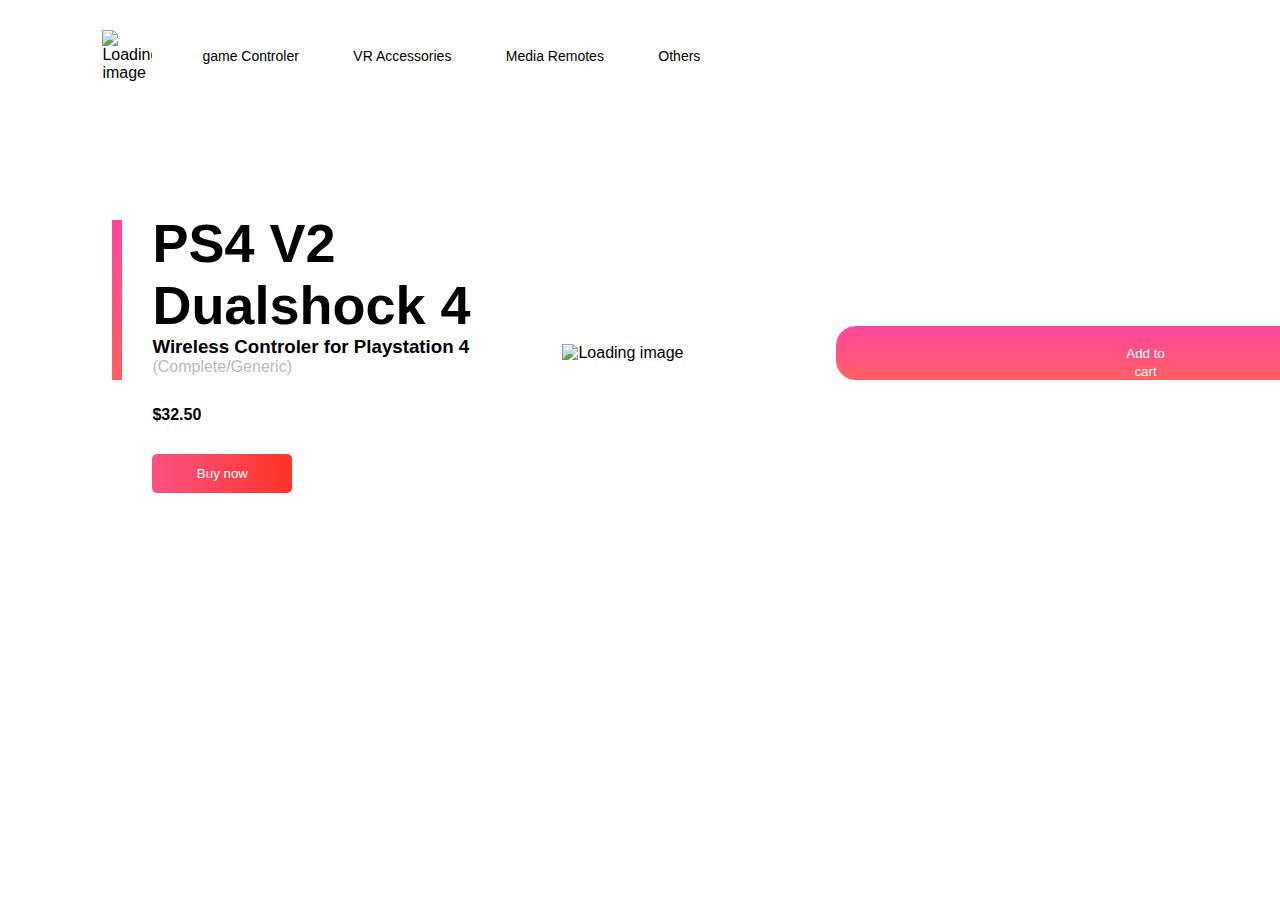
==== index.html @ 49682af7 "Rename Project03_Gaming.html to index.html" ====
<!DOCTYPE html>
<html lang="en">
<head>
    <meta charset="UTF-8">
    <meta http-equiv="X-UA-Compatible" content="IE=edge">
    <meta name="viewport" content="width=device-width, initial-scale=1.0">
    <title>Gaming website</title>
    <link rel="stylesheet" href="project03.css">
</head>
<body>
    <div class="container">
        <div class="navbar">
            <img src="../html image/Playstation_Img/logo.png" class="logo" alt="Loading image">
            <nav>
                <ul id="menu-list">
                    <li><a href="#">game Controler</a></li>
                    <li><a href="#">VR Accessories</a></li>
                    <li><a href="#">Media Remotes</a></li>
                    <li><a href="#">Others</a></li>
                </ul>
            </nav>
            <img src="../html image/Playstation_Img/menu.png" class="menu" alt="Loading image" onclick="togglemenu()">
        </div>

        <div class="row">
            <div class="col-1">
                <h2>PS4 V2 <br> Dualshock 4 </h2>
                <h3>Wireless Controler for Playstation 4</h3>
                <p>(Complete/Generic)</p>
                <h4>$32.50</h4>
                <button type="button"> Buy now <img src="../html image/Playstation_Img/arrow.png" alt=""></button>
            </div>
            <div class="col-2">
                <img src="../html image/Playstation_Img/controller.png" class="controler" alt="Loading image">
                <div class="color-box"></div>
                <div class="btn">
                    <img src="../html image/Playstation_Img/add.png" alt="">
                    <p><small>Add to cart</small></p>
                </div>
            </div>
        </div>

        <div class="social-link">
            <img src="../html image/Playstation_Img/fb.png" alt="">
            <img src="../html image/Playstation_Img/tw.png" alt="">
            <img src="../html image/Playstation_Img/ig.png" alt="">
        </div>
        
    </div>

    <script>
        var menulist = ducument.getElementById("menulist");
        menulist.style.maxHeight = "0px";
        function togglemenu(){

            if(menulist.style.maxHeight == "0px") 
                {
                    menulist.style.maxHeight = "130px";
                } 
                else
                    {
                        menulist.style.maxHeight = "0px";
                    }

        }
    </script>

</body>
</html>
---- project03.css ----
*{
    margin: 0;
    padding: 0;
    font-family: sans-serif;
}

.container{
    width: 100%;
    min-height: 100vh;
    padding-left: 8%;
    padding-right: 8%;
    box-sizing: border-box;
}

.navbar{
    width: 100%;
    display: flex;
    align-items: center;
}

.logo{
    width: 50px;
    cursor: pointer;
    margin: 30px 0;
}

.menu{
    width: 25px;
    cursor: pointer;
    margin: 0 30px;
    display: none;
}

nav{
    float: 1;
    text-align: right;
}

nav ul li{
    list-style: none;
    display: inline-block;
    margin-left: 50px ;
    
    
}

nav ul li a{
    text-decoration: none;
    color: #000;
    font-size: 14px;
}

nav ul li a:hover{
    color: rgb(173, 187, 97);
}

.row{
    display: flex;
    justify-content: space-between;
    align-items: center;
    margin: 100px 0;
}

.col-1{
    flex-basis: 40%;
    position: relative;
    margin-left: 50px;
}

.col-1 h2{
    font-size: 54px;
}

.co0-1 h3{
    font-size: 30px;
    color: #707070;
    font-weight: 100;
    margin: 20px 0 10px;
}

.col-1 p{
    font-size: 16px;
    color: #b7b7b7;
    font-weight: 100;
}

.col-1 h4{
    margin: 30px 0;

}

button{
    width: 140px;
    border: 0;
    padding: 12px 10px;
    outline: none;
    color: #fff;
    background: linear-gradient(to right, #fb5283, #ff3527);
    border-radius: 5px;
    cursor: pointer;
    transition: width 0.5s;
}

button img{
    width: 30px;
    display: none;
}

button:hover img{
    display: block;
}

button:hover{
    width: 160px;
    display: flex;
    align-items:center;
    justify-content: space-between;
}

.col-1::after{
    content: "";
    width: 10px;
    height: 57%;
    background: linear-gradient(#ff469f , #ff6062);
    position: absolute;
    left: -40px;
    top: 8px;
}

.col-2{
    position: relative;
    flex-basis: 60%;
    display: flex;
    align-items: center;
}

.col-2 .controler{
    width: 90%;
}

.color-box{
    position:absolute;
    right: 0;
    top: 0;
    background: linear-gradient(#ff469f , #ff6062);
    border-radius: 20px 0 0 20px;
    height: 100%;
    width: 80%;
    z-index: -1;
    transform: translateX(150px);
}

.btn img{
    width: 35px;
    margin-bottom: 5px;
}

.btn{
    text-align: center;
    color: #fff;
    cursor: pointer;
}

.social-link img{
    height: 13px;
    margin: 20px;
    cursor: pointer;
}

.social-link{
    text-align: center;
}

@media only screen and (max-width: 700px) {

    nav ul{
        width: 100%;
        background: linear-gradient(#ff469f , #ff6062);
        position:absolute;
        top: 75px;
        right: 0;
        z-index: 2;
    }
    nav ul li{
        display: block;
        margin-top: 10px;
        margin-bottom: 10px;
    }
    nav ul li a{
        color: whitesmoke;
    }
    .menu{
        display: block;
    }

    .row{
        flex-direction: column-reverse;
        margin: 50px 0;
    }
}
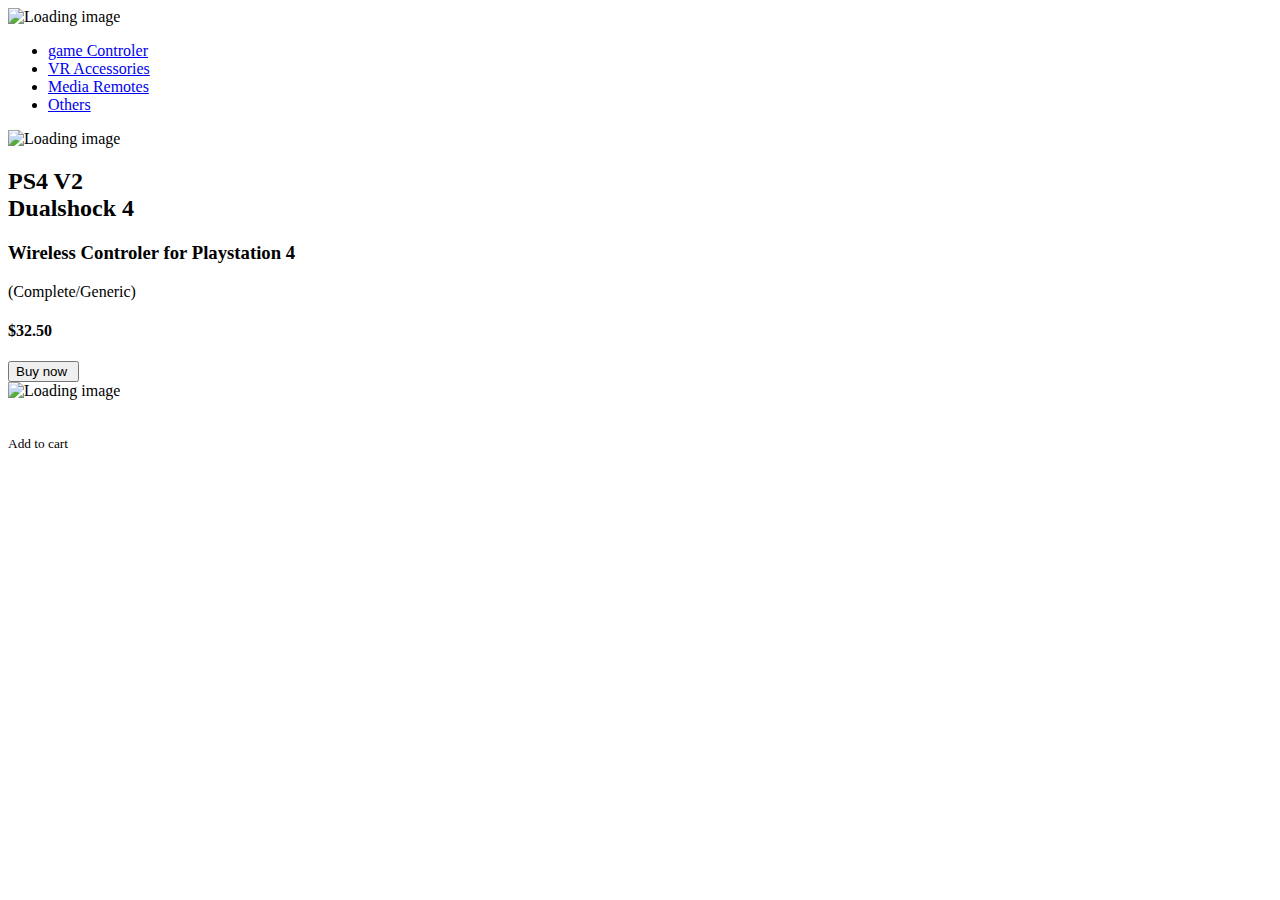
==== commit f1edfcac: "Update index.html" ====
--- a/index.html
+++ b/index.html
@@ -5,7 +5,7 @@
     <meta http-equiv="X-UA-Compatible" content="IE=edge">
     <meta name="viewport" content="width=device-width, initial-scale=1.0">
     <title>Gaming website</title>
-    <link rel="stylesheet" href="project03.css">
+    <link rel="stylesheet" href="style.css">
 </head>
 <body>
     <div class="container">
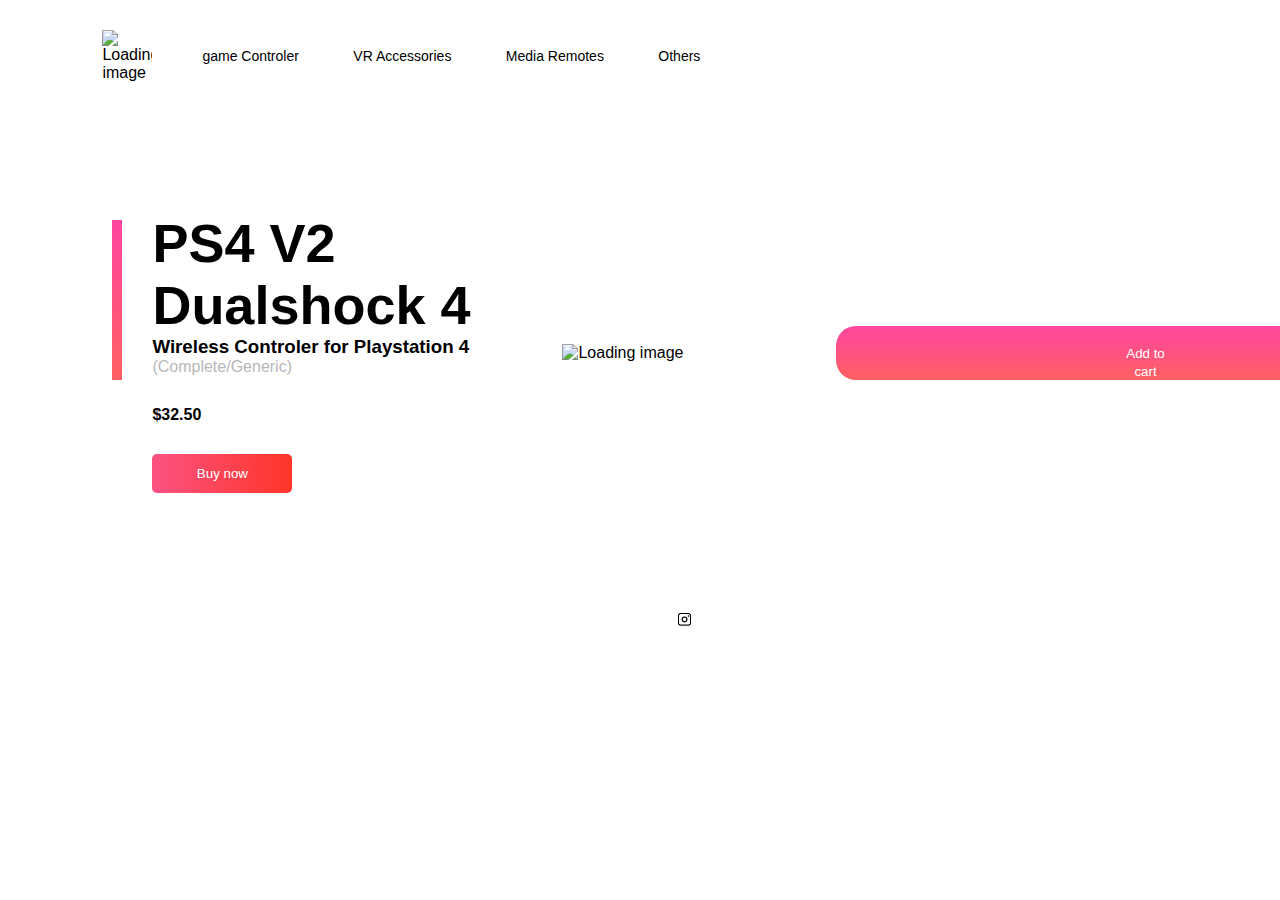
==== commit 170afad7: "Update index.html" ====
--- a/index.html
+++ b/index.html
@@ -41,9 +41,9 @@
         </div>
 
         <div class="social-link">
-            <img src="../html image/Playstation_Img/fb.png" alt="">
-            <img src="../html image/Playstation_Img/tw.png" alt="">
-            <img src="../html image/Playstation_Img/ig.png" alt="">
+            <img src="..fb.png" alt="">
+            <img src="..tw.png" alt="">
+            <img src="../ig.png" alt="">
         </div>
         
     </div>
--- a/style.css
+++ b/style.css
@@ -0,0 +1,200 @@
+*{
+    margin: 0;
+    padding: 0;
+    font-family: sans-serif;
+}
+
+.container{
+    width: 100%;
+    min-height: 100vh;
+    padding-left: 8%;
+    padding-right: 8%;
+    box-sizing: border-box;
+}
+
+.navbar{
+    width: 100%;
+    display: flex;
+    align-items: center;
+}
+
+.logo{
+    width: 50px;
+    cursor: pointer;
+    margin: 30px 0;
+}
+
+.menu{
+    width: 25px;
+    cursor: pointer;
+    margin: 0 30px;
+    display: none;
+}
+
+nav{
+    float: 1;
+    text-align: right;
+}
+
+nav ul li{
+    list-style: none;
+    display: inline-block;
+    margin-left: 50px ;
+    
+    
+}
+
+nav ul li a{
+    text-decoration: none;
+    color: #000;
+    font-size: 14px;
+}
+
+nav ul li a:hover{
+    color: rgb(173, 187, 97);
+}
+
+.row{
+    display: flex;
+    justify-content: space-between;
+    align-items: center;
+    margin: 100px 0;
+}
+
+.col-1{
+    flex-basis: 40%;
+    position: relative;
+    margin-left: 50px;
+}
+
+.col-1 h2{
+    font-size: 54px;
+}
+
+.co0-1 h3{
+    font-size: 30px;
+    color: #707070;
+    font-weight: 100;
+    margin: 20px 0 10px;
+}
+
+.col-1 p{
+    font-size: 16px;
+    color: #b7b7b7;
+    font-weight: 100;
+}
+
+.col-1 h4{
+    margin: 30px 0;
+
+}
+
+button{
+    width: 140px;
+    border: 0;
+    padding: 12px 10px;
+    outline: none;
+    color: #fff;
+    background: linear-gradient(to right, #fb5283, #ff3527);
+    border-radius: 5px;
+    cursor: pointer;
+    transition: width 0.5s;
+}
+
+button img{
+    width: 30px;
+    display: none;
+}
+
+button:hover img{
+    display: block;
+}
+
+button:hover{
+    width: 160px;
+    display: flex;
+    align-items:center;
+    justify-content: space-between;
+}
+
+.col-1::after{
+    content: "";
+    width: 10px;
+    height: 57%;
+    background: linear-gradient(#ff469f , #ff6062);
+    position: absolute;
+    left: -40px;
+    top: 8px;
+}
+
+.col-2{
+    position: relative;
+    flex-basis: 60%;
+    display: flex;
+    align-items: center;
+}
+
+.col-2 .controler{
+    width: 90%;
+}
+
+.color-box{
+    position:absolute;
+    right: 0;
+    top: 0;
+    background: linear-gradient(#ff469f , #ff6062);
+    border-radius: 20px 0 0 20px;
+    height: 100%;
+    width: 80%;
+    z-index: -1;
+    transform: translateX(150px);
+}
+
+.btn img{
+    width: 35px;
+    margin-bottom: 5px;
+}
+
+.btn{
+    text-align: center;
+    color: #fff;
+    cursor: pointer;
+}
+
+.social-link img{
+    height: 13px;
+    margin: 20px;
+    cursor: pointer;
+}
+
+.social-link{
+    text-align: center;
+}
+
+@media only screen and (max-width: 700px) {
+
+    nav ul{
+        width: 100%;
+        background: linear-gradient(#ff469f , #ff6062);
+        position:absolute;
+        top: 75px;
+        right: 0;
+        z-index: 2;
+    }
+    nav ul li{
+        display: block;
+        margin-top: 10px;
+        margin-bottom: 10px;
+    }
+    nav ul li a{
+        color: whitesmoke;
+    }
+    .menu{
+        display: block;
+    }
+
+    .row{
+        flex-direction: column-reverse;
+        margin: 50px 0;
+    }
+}
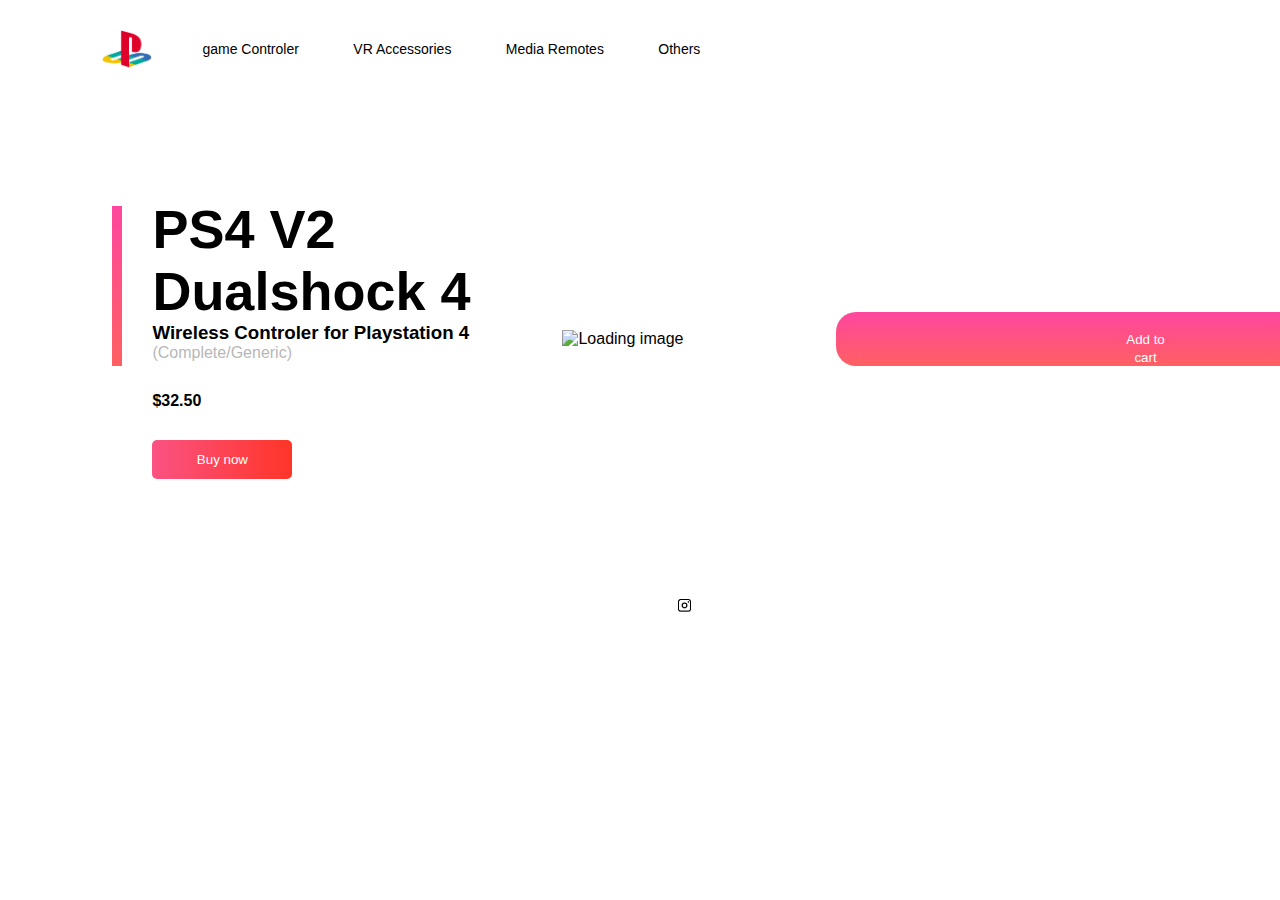
==== commit 404178cb: "Update index.html" ====
--- a/index.html
+++ b/index.html
@@ -10,7 +10,7 @@
 <body>
     <div class="container">
         <div class="navbar">
-            <img src="../html image/Playstation_Img/logo.png" class="logo" alt="Loading image">
+            <img src="../logo.png" class="logo" alt="Loading image">
             <nav>
                 <ul id="menu-list">
                     <li><a href="#">game Controler</a></li>
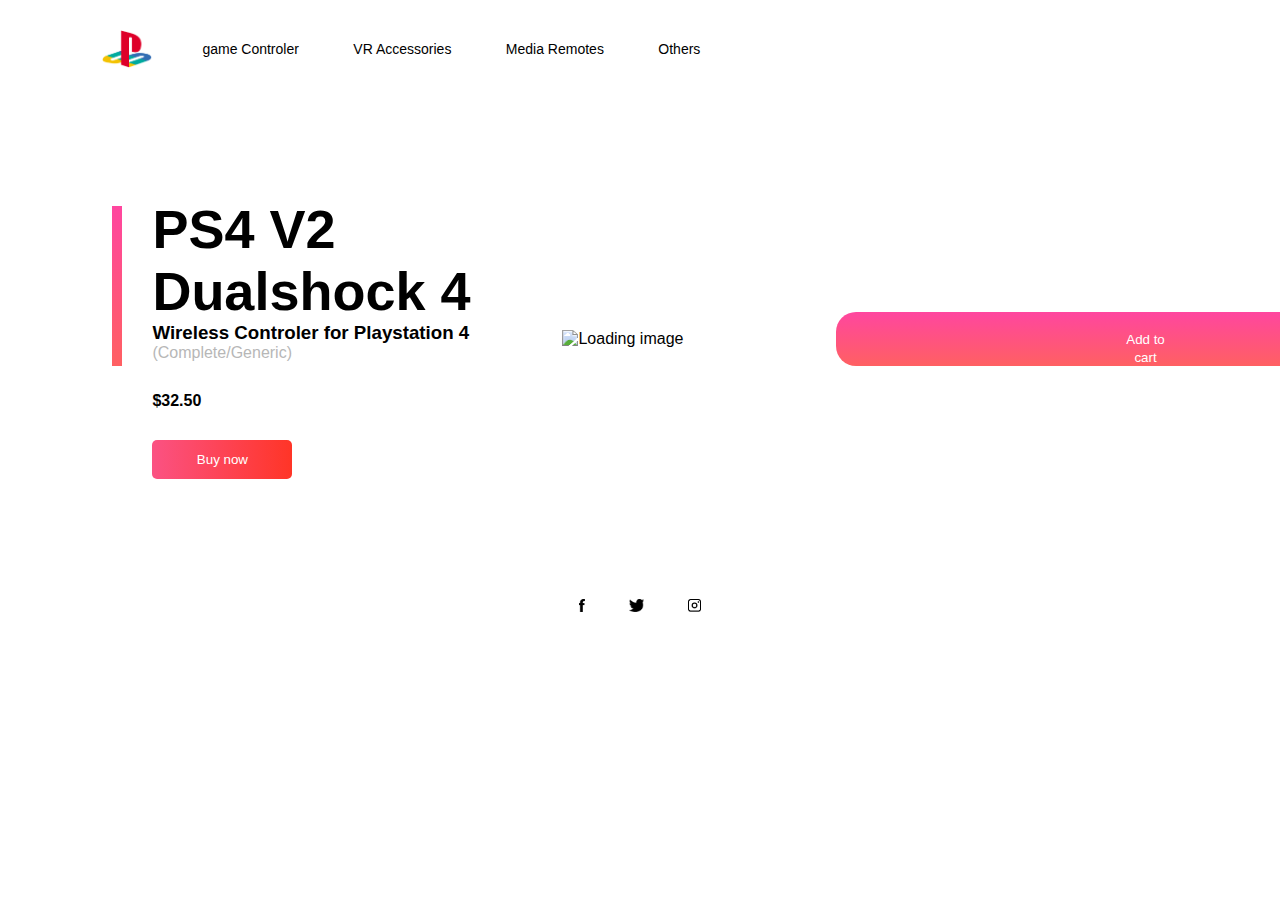
==== commit c78659b5: "Update index.html" ====
--- a/index.html
+++ b/index.html
@@ -19,7 +19,7 @@
                     <li><a href="#">Others</a></li>
                 </ul>
             </nav>
-            <img src="../html image/Playstation_Img/menu.png" class="menu" alt="Loading image" onclick="togglemenu()">
+            <img src="../menu.png" class="menu" alt="Loading image" onclick="togglemenu()">
         </div>
 
         <div class="row">
@@ -41,8 +41,8 @@
         </div>
 
         <div class="social-link">
-            <img src="..fb.png" alt="">
-            <img src="..tw.png" alt="">
+            <img src="../fb.png" alt="">
+            <img src="../tw.png" alt="">
             <img src="../ig.png" alt="">
         </div>
         
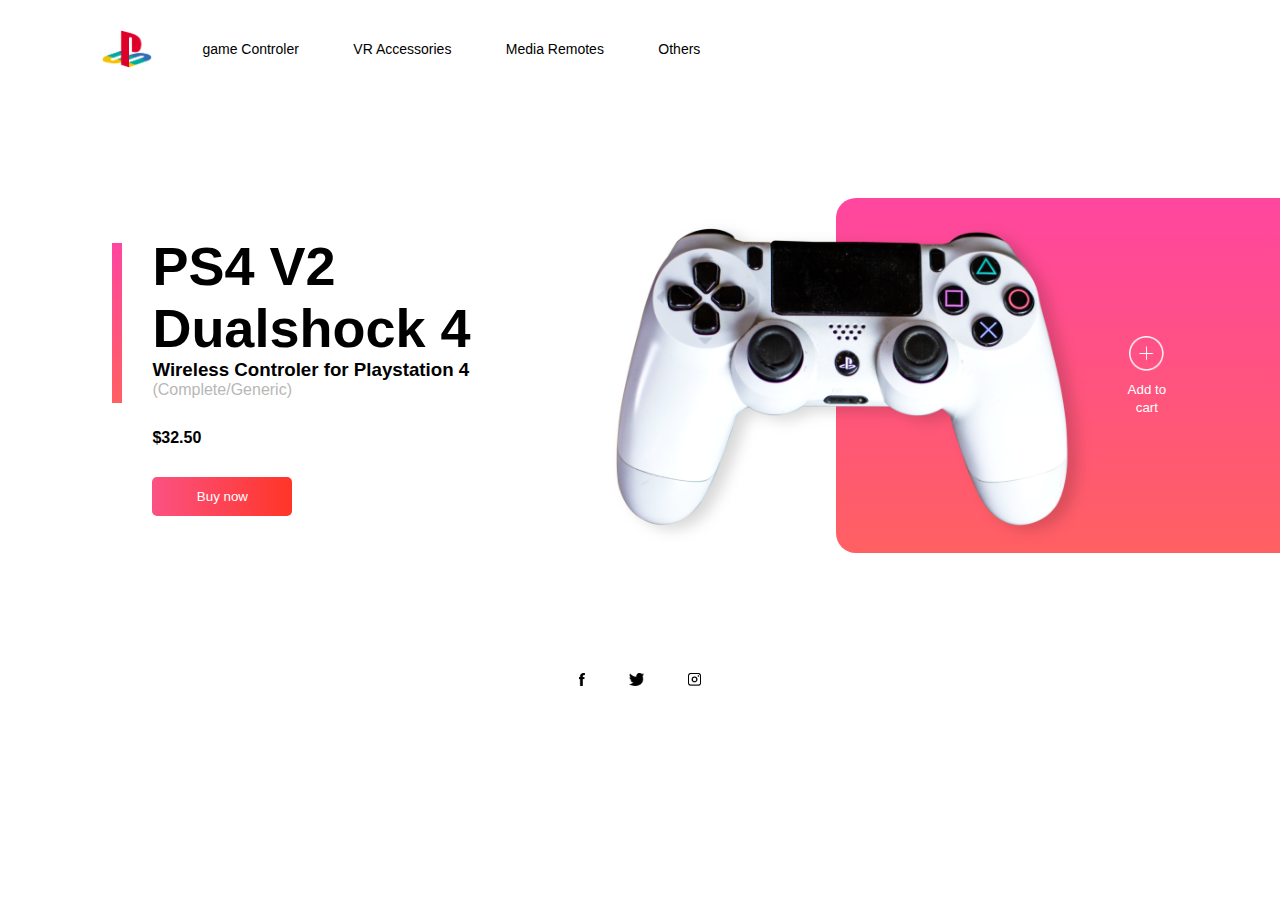
==== commit 696bd09c: "Update index.html" ====
--- a/index.html
+++ b/index.html
@@ -28,13 +28,13 @@
                 <h3>Wireless Controler for Playstation 4</h3>
                 <p>(Complete/Generic)</p>
                 <h4>$32.50</h4>
-                <button type="button"> Buy now <img src="../html image/Playstation_Img/arrow.png" alt=""></button>
+                <button type="button"> Buy now <img src="../arrow.png" alt=""></button>
             </div>
             <div class="col-2">
-                <img src="../html image/Playstation_Img/controller.png" class="controler" alt="Loading image">
+                <img src="../controller.png" class="controler" alt="Loading image">
                 <div class="color-box"></div>
                 <div class="btn">
-                    <img src="../html image/Playstation_Img/add.png" alt="">
+                    <img src="../add.png" alt="">
                     <p><small>Add to cart</small></p>
                 </div>
             </div>
